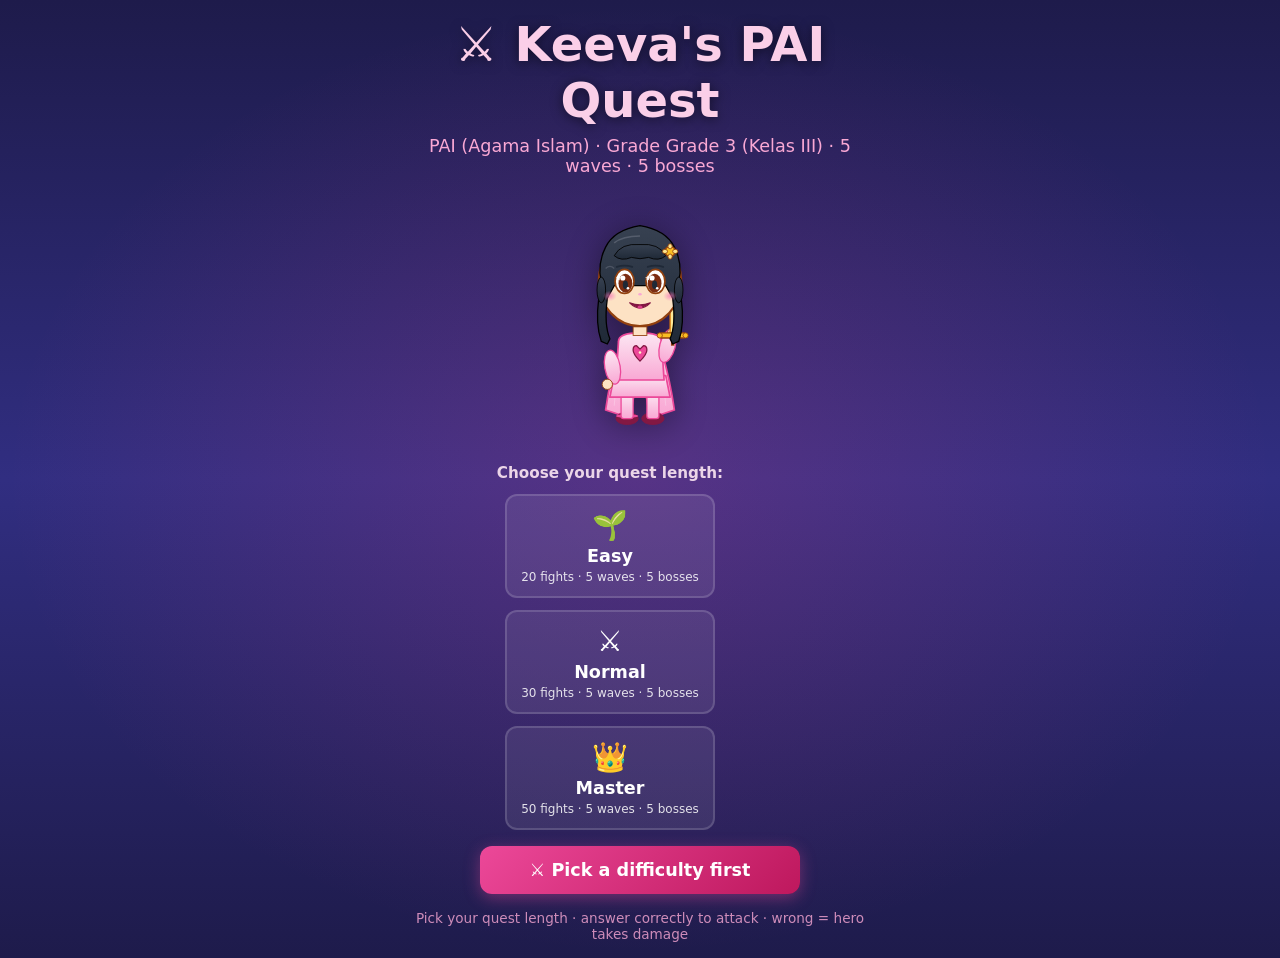
==== game.html @ 7ab72798 "Swap content: PAI Kelas III - Bab 1 Al-'Alaq 96:1-5 + Bab 2 Sifat Allah & Asmaulhusna (70 Q, 9 domai" ====
<!DOCTYPE html>
<html lang="en">
<head>
  <meta charset="UTF-8">
  <meta name="viewport" content="width=device-width, initial-scale=1.0">
  <title>Keeva's PAI Quest</title>
  <link rel="stylesheet" href="game.css">
</head>
<body>
  <div id="app">
    <!-- LANDING SCREEN -->
    <div id="screen-landing" class="screen">
      <div class="landing-bg"></div>
      <div class="landing-content">
        <h1 class="game-title">⚔️ Keeva's PAI Quest</h1>
        <p class="game-subtitle" id="landing-subtitle">Loading…</p>
        <div class="character-portrait">
          <img id="character-img" src="" alt="character">
        </div>
        <button id="btn-start" class="btn-primary">⚔️ Start Quest</button>
        <p class="landing-hint">Pick your quest length · answer correctly to attack · wrong = hero takes damage</p>
        <p id="landing-error" class="error-msg" style="display:none"></p>
      </div>
    </div>

    <!-- FIGHT SCREEN -->
    <div id="screen-fight" class="screen" style="display:none">
      <div class="hud">
        <div class="hud-left">
          <div class="hp-bar" id="hp-bar">
            <span class="hp-icon">❤️</span>
            <div class="hp-hearts" id="hp-hearts"></div>
          </div>
          <div class="skill-bar" id="skill-bar">
            <span class="skill-icon">✨</span>
            <button id="btn-skill-use" class="btn-skill-use" disabled title="Tap to remove 2 wrong answers">
              <span class="btn-skill-use-label">50/50</span>
              <span class="btn-skill-use-status" id="btn-skill-use-status">Empty</span>
            </button>
          </div>
        </div>
        <div class="hud-center">
          <div class="enemy-info">
            <p class="enemy-name" id="enemy-name">—</p>
            <p class="enemy-progress" id="enemy-progress">—</p>
          </div>
        </div>
        <div class="hud-right">
          <button id="btn-mute" class="btn-mute" title="Mute / unmute sound" aria-label="Mute">🔊</button>
          <p class="floor-counter" id="floor-counter">Wave 1/5</p>
        </div>
      </div>

      <div class="battlefield">
        <div class="hero-side">
          <img id="hero-sprite" class="hero-sprite" src="assets/characters/keeva_warrior.svg" alt="hero">
        </div>
        <div class="enemy-side">
          <img id="enemy-sprite" class="enemy-sprite" src="" alt="enemy">
        </div>
        <div id="damage-floater" class="damage-floater"></div>
      </div>

      <div class="question-area" id="question-area">
        <p class="question-domain" id="question-domain">Domain</p>
        <p class="question-text" id="question-text">Question text</p>
        <div id="question-image-wrap" style="display:none;text-align:center;margin:8px 0 4px">
          <img id="question-image" src="" alt="" style="max-width:100%;max-height:180px;border-radius:10px;background:#fff;padding:6px">
        </div>
        <div class="answer-grid" id="answer-grid">
          <button class="answer-btn" data-opt="A" id="ans-A"><span class="opt-letter">A</span><span class="opt-text">—</span></button>
          <button class="answer-btn" data-opt="B" id="ans-B"><span class="opt-letter">B</span><span class="opt-text">—</span></button>
          <button class="answer-btn" data-opt="C" id="ans-C"><span class="opt-letter">C</span><span class="opt-text">—</span></button>
          <button class="answer-btn" data-opt="D" id="ans-D"><span class="opt-letter">D</span><span class="opt-text">—</span></button>
        </div>
        <p class="feedback" id="feedback" style="display:none"></p>
      </div>
    </div>

    <!-- REST SCREEN (after boss) -->
    <div id="screen-rest" class="screen" style="display:none">
      <div class="rest-content">
        <h2>🏕️ Camp</h2>
        <p class="rest-flavor">You defeated a boss! Take a moment to recover.</p>
        <div class="rest-choices">
          <button id="btn-heal" class="btn-secondary">
            <span class="rest-icon">❤️</span>
            <span class="rest-label">Heal</span>
            <span class="rest-desc">Restore 2 HP</span>
          </button>
          <button id="btn-skill" class="btn-secondary">
            <span class="rest-icon">✨</span>
            <span class="rest-label">Skill</span>
            <span class="rest-desc">Restore 1 Skill</span>
          </button>
        </div>
        <button id="btn-skip-rest" class="btn-text">Skip rest</button>
      </div>
    </div>

    <!-- VICTORY SCREEN -->
    <div id="screen-victory" class="screen" style="display:none">
      <div class="end-content">
        <h1 class="end-title">🎉 You Did It!</h1>
        <p class="end-flavor">You defeated the final boss!</p>
        <div class="end-stats" id="end-stats"></div>
        <button class="btn-primary" onclick="location.reload()">⚔️ Play Again</button>
      </div>
    </div>
    <!-- LOSE SCREEN -->
    <div id="screen-lose" class="screen" style="display:none">
      <div class="end-content">
        <h1 class="end-title">💪 You Almost Made It!</h1>
        <p class="end-flavor" id="lose-flavor">You put up a great fight!</p>
        <div class="end-stats" id="lose-stats"></div>
        <div class="review-list" id="review-list"></div>
        <button class="btn-primary" onclick="location.reload()">🔄 Try Again</button>
      </div>
    </div>
  </div>

  <script src="game.js"></script>
</body>
</html>
---- game.css ----
/* ── game.css ── Quiz Game Mode styles */

*, *::before, *::after { box-sizing: border-box; margin: 0; padding: 0; }

body {
  font-family: system-ui, -apple-system, sans-serif;
  font-size: 16px;
  background: linear-gradient(180deg, #1e1b4b 0%, #312e81 50%, #1e1b4b 100%);
  color: #fff;
  min-height: 100vh;
  overflow-x: hidden;
  user-select: none;
  -webkit-tap-highlight-color: transparent;
}

#app { position: relative; min-height: 100vh; }

.screen {
  min-height: 100vh;
  display: flex;
  flex-direction: column;
  align-items: center;
  justify-content: center;
  padding: 1rem;
  position: relative;
}

/* ── LANDING SCREEN ── */
.landing-bg {
  position: absolute; inset: 0;
  background: radial-gradient(ellipse at center, rgba(236,72,153,0.2) 0%, transparent 70%);
  pointer-events: none;
}

.landing-content {
  position: relative;
  text-align: center;
  max-width: 480px;
  width: 100%;
  z-index: 1;
}

.game-title {
  font-size: clamp(2rem, 6vw, 3rem);
  font-weight: 800;
  color: #fbcfe8;
  text-shadow: 0 2px 12px rgba(0,0,0,0.5);
  margin-bottom: 0.5rem;
}

.game-subtitle {
  font-size: 1.1rem;
  color: #f9a8d4;
  margin-bottom: 1.5rem;
}

.character-portrait {
  width: 200px;
  height: 240px;
  margin: 0 auto 1.5rem;
  display: flex;
  align-items: end;
  justify-content: center;
}

.character-portrait img {
  max-width: 100%;
  max-height: 100%;
  filter: drop-shadow(0 4px 16px rgba(0,0,0,0.4));
  animation: float 3s ease-in-out infinite;
}

@keyframes float {
  0%, 100% { transform: translateY(0); }
  50% { transform: translateY(-8px); }
}

.landing-hint {
  font-size: 0.85rem;
  color: #f9a8d4;
  opacity: 0.8;
  margin-top: 1rem;
}

.error-msg {
  background: rgba(220,38,38,0.2);
  color: #fecaca;
  padding: 1rem;
  border-radius: 8px;
  margin: 1rem 0;
}

/* ── BUTTONS ── */
.btn-primary, .btn-secondary, .btn-text {
  font-family: inherit;
  font-size: 1.1rem;
  font-weight: 700;
  padding: 14px 32px;
  border-radius: 12px;
  border: none;
  cursor: pointer;
  min-height: 48px;
  transition: transform 0.1s, background 0.2s;
}

.btn-primary {
  background: linear-gradient(135deg, #ec4899 0%, #be185d 100%);
  color: white;
  box-shadow: 0 4px 16px rgba(236,72,153,0.4);
  width: 100%;
  max-width: 320px;
}

.btn-primary:hover { transform: translateY(-2px); }
.btn-primary:active { transform: translateY(0); }

.btn-secondary {
  background: rgba(255,255,255,0.1);
  border: 2px solid rgba(255,255,255,0.2);
  color: white;
  display: flex;
  flex-direction: column;
  align-items: center;
  gap: 0.25rem;
  flex: 1;
  min-width: 0;
}

.btn-secondary:hover { background: rgba(255,255,255,0.2); }

.btn-text {
  background: transparent;
  color: #f9a8d4;
  font-size: 0.95rem;
  padding: 8px 16px;
  margin-top: 1rem;
}

.rest-icon { font-size: 2rem; }
.rest-label { font-size: 1.1rem; font-weight: 700; }
.rest-desc { font-size: 0.8rem; opacity: 0.7; }

/* ── HUD ── */
.hud {
  width: 100%;
  max-width: 720px;
  display: grid;
  grid-template-columns: 1fr 1fr 1fr;
  align-items: center;
  padding: 0.75rem 1rem;
  margin-bottom: 1rem;
}

.hud-left, .hud-right, .hud-center { display: flex; align-items: center; }

.hud-right { justify-content: flex-end; }
.hud-center { justify-content: center; }

.btn-mute {
  background: rgba(0,0,0,0.4);
  border: 1px solid rgba(255,255,255,0.2);
  border-radius: 999px;
  padding: 0.3rem 0.6rem;
  font-size: 1.1rem;
  cursor: pointer;
  margin-bottom: 0.4rem;
  transition: transform 0.1s, background 0.2s;
  min-width: 44px;     /* touch target */
  min-height: 44px;
  display: flex;
  align-items: center;
  justify-content: center;
}
.btn-mute:hover { background: rgba(0,0,0,0.6); }
.btn-mute:active { transform: scale(0.92); }

.hp-bar, .skill-bar {
  display: flex;
  align-items: center;
  gap: 0.5rem;
  background: rgba(0,0,0,0.4);
  padding: 0.4rem 0.8rem;
  border-radius: 999px;
  margin-bottom: 0.4rem;
  font-size: 0.9rem;
  white-space: nowrap;
}

.hp-icon, .skill-icon { font-size: 1.1rem; }

.hp-hearts { display: flex; gap: 2px; font-size: 0.95rem; }

.hp-heart-full, .hp-heart-empty { color: #ef4444; }
.hp-heart-empty { color: rgba(255,255,255,0.2); }

.skill-active { color: #fbbf24; }

/* 50/50 skill button — kid-friendly, big tap target, gold when ready, dim when empty */
.btn-skill-use {
  display: inline-flex;
  align-items: center;
  gap: 0.4rem;
  background: linear-gradient(135deg, #fbbf24, #f59e0b);
  color: #1f2937;
  font-family: inherit;
  font-size: 0.85rem;
  font-weight: 700;
  padding: 0.35rem 0.75rem;
  border: 2px solid #fde68a;
  border-radius: 999px;
  cursor: pointer;
  transition: transform 0.1s, box-shadow 0.1s, opacity 0.15s;
  box-shadow: 0 2px 4px rgba(0,0,0,0.3);
  min-height: 36px;       /* 44px touch target w/ parent padding */
}
.btn-skill-use:hover:not(:disabled) {
  transform: translateY(-1px);
  box-shadow: 0 4px 8px rgba(251,191,36,0.5);
}
.btn-skill-use:active:not(:disabled) { transform: scale(0.95); }
.btn-skill-use:disabled {
  background: rgba(255,255,255,0.1);
  color: rgba(255,255,255,0.4);
  border-color: rgba(255,255,255,0.2);
  cursor: not-allowed;
  box-shadow: none;
}
.btn-skill-use-label { font-size: 0.95rem; }
.btn-skill-use-status { font-size: 0.7rem; opacity: 0.85; }

.enemy-info { text-align: center; }
.enemy-name { font-size: 1rem; font-weight: 700; color: #fbbf24; }
.enemy-progress { font-size: 0.85rem; opacity: 0.8; margin-top: 2px; }

.floor-counter {
  font-size: 0.85rem;
  color: #f9a8d4;
  background: rgba(0,0,0,0.4);
  padding: 0.4rem 0.8rem;
  border-radius: 999px;
}

/* ── BATTLEFIELD ── */
.battlefield {
  width: 100%;
  max-width: 720px;
  height: 240px;
  display: flex;
  align-items: end;
  justify-content: space-between;
  padding: 0 1.5rem;
  margin-bottom: 1rem;
  position: relative;
  background: linear-gradient(180deg, transparent 0%, rgba(0,0,0,0.2) 100%);
  border-radius: 12px;
}

.hero-side, .enemy-side {
  display: flex;
  align-items: end;
  flex: 1;
  position: relative;
}

.hero-side { justify-content: flex-start; }
.enemy-side { justify-content: flex-end; }

.hero-sprite, .enemy-sprite {
  height: 200px;
  width: auto;
  filter: drop-shadow(0 4px 12px rgba(0,0,0,0.5));
  transition: transform 0.3s;
}

.hero-sprite.attack {
  animation: hero-attack 0.4s ease-out;
}
.enemy-sprite.hit {
  animation: enemy-hit 0.4s ease-out;
}
.enemy-sprite.defeated {
  animation: enemy-defeated 0.6s ease-out forwards;
}

@keyframes hero-attack {
  0% { transform: translateX(0) scale(1); }
  40% { transform: translateX(60px) scale(1.1); }
  100% { transform: translateX(0) scale(1); }
}

@keyframes enemy-hit {
  0%, 100% { transform: translateX(0) scale(1); filter: drop-shadow(0 4px 12px rgba(0,0,0,0.5)); }
  25% { transform: translateX(-12px) scale(1.1); filter: drop-shadow(0 4px 12px rgba(239,68,68,0.8)) brightness(2); }
  75% { transform: translateX(8px) scale(1); }
}

@keyframes enemy-defeated {
  0% { transform: scale(1) rotate(0); opacity: 1; }
  100% { transform: scale(0.3) rotate(20deg); opacity: 0; }
}

.damage-floater {
  position: absolute;
  top: 50%;
  right: 30%;
  font-size: 2.5rem;
  font-weight: 800;
  color: #fbbf24;
  text-shadow: 0 2px 8px rgba(0,0,0,0.6);
  opacity: 0;
  pointer-events: none;
  z-index: 10;
}

.damage-floater.show {
  animation: float-up 1.2s ease-out forwards;
}

@keyframes float-up {
  0% { opacity: 1; transform: translateY(0) scale(0.5); }
  20% { opacity: 1; transform: translateY(-10px) scale(1.2); }
  100% { opacity: 0; transform: translateY(-100px) scale(1); }
}

/* ── QUESTION AREA ── */
.question-area {
  width: 100%;
  max-width: 720px;
  background: rgba(0,0,0,0.4);
  border-radius: 12px;
  padding: 1.25rem;
  backdrop-filter: blur(8px);
}

.question-domain {
  font-size: 0.75rem;
  text-transform: uppercase;
  letter-spacing: 1px;
  color: #f9a8d4;
  margin-bottom: 0.5rem;
  text-align: center;
}

.question-text {
  font-size: 1.15rem;
  font-weight: 600;
  text-align: center;
  margin-bottom: 1.25rem;
  line-height: 1.4;
}

.answer-grid {
  display: grid;
  grid-template-columns: 1fr 1fr;
  gap: 0.75rem;
}

.answer-btn {
  display: flex;
  align-items: center;
  gap: 0.75rem;
  padding: 12px 16px;
  background: rgba(255,255,255,0.1);
  border: 2px solid rgba(255,255,255,0.2);
  border-radius: 10px;
  color: white;
  font-family: inherit;
  font-size: 0.95rem;
  text-align: left;
  cursor: pointer;
  min-height: 56px;
  transition: background 0.15s, transform 0.1s;
}

.answer-btn:hover:not(:disabled) {
  background: rgba(255,255,255,0.2);
  transform: translateY(-2px);
}

.answer-btn:disabled { cursor: not-allowed; opacity: 0.6; }

.answer-btn.correct {
  background: #16a34a;
  border-color: #22c55e;
  animation: correct-pulse 0.4s;
}

.answer-btn.wrong {
  background: #dc2626;
  border-color: #ef4444;
  animation: wrong-shake 0.4s;
}

.answer-btn.skill-saved {
  background: #fbbf24;
  border-color: #fde68a;
  color: #1e1b4b;
  font-weight: 700;
}

/* 50/50 disabled options — greyed, struck through, no hover */
.answer-btn.fifty-fifty-disabled,
.answer-btn.fifty-fifty-disabled:hover {
  background: rgba(255,255,255,0.05);
  color: rgba(255,255,255,0.3);
  border-color: rgba(255,255,255,0.15);
  text-decoration: line-through;
  cursor: not-allowed;
  transform: none;
  box-shadow: none;
}

@keyframes correct-pulse {
  0%, 100% { transform: scale(1); }
  50% { transform: scale(1.05); }
}

@keyframes wrong-shake {
  0%, 100% { transform: translateX(0); }
  25% { transform: translateX(-8px); }
  75% { transform: translateX(8px); }
}

.opt-letter {
  font-weight: 800;
  font-size: 1.1rem;
  width: 28px;
  height: 28px;
  background: rgba(255,255,255,0.15);
  border-radius: 50%;
  display: flex;
  align-items: center;
  justify-content: center;
  flex-shrink: 0;
}

.opt-text {
  flex: 1;
  min-width: 0;
  word-wrap: break-word;
}

.feedback {
  text-align: center;
  margin-top: 1rem;
  padding: 0.75rem;
  border-radius: 8px;
  font-weight: 600;
  background: rgba(0,0,0,0.3);
}

.feedback.correct { background: rgba(22,163,74,0.3); color: #86efac; }
.feedback.wrong { background: rgba(220,38,38,0.3); color: #fca5a5; }
.feedback.skill-saved { background: rgba(251,191,36,0.3); color: #fde68a; }

/* ── REST SCREEN ── */
.rest-content {
  text-align: center;
  max-width: 480px;
  width: 100%;
  background: rgba(0,0,0,0.4);
  border-radius: 16px;
  padding: 2rem 1.5rem;
  backdrop-filter: blur(8px);
}

.rest-content h2 {
  font-size: 2rem;
  color: #fbcfe8;
  margin-bottom: 0.5rem;
}

.rest-flavor {
  color: #f9a8d4;
  margin-bottom: 1.5rem;
}

.rest-choices {
  display: flex;
  gap: 1rem;
  margin-bottom: 1rem;
}

/* ── END SCREENS ── */
.end-content {
  text-align: center;
  max-width: 540px;
  width: 100%;
  background: rgba(0,0,0,0.4);
  border-radius: 16px;
  padding: 2rem 1.5rem;
  backdrop-filter: blur(8px);
  max-height: 90vh;
  overflow-y: auto;
}

.end-title {
  font-size: clamp(1.8rem, 5vw, 2.5rem);
  margin-bottom: 0.5rem;
}

.end-flavor {
  font-size: 1rem;
  opacity: 0.85;
  margin-bottom: 1.5rem;
}

.end-stats {
  background: rgba(255,255,255,0.08);
  border-radius: 10px;
  padding: 1rem;
  margin-bottom: 1.5rem;
  text-align: left;
}

.end-stats p {
  display: flex;
  justify-content: space-between;
  margin: 0.4rem 0;
  font-size: 0.95rem;
}

.end-stats p strong { color: #fbcfe8; }

.review-list {
  background: rgba(255,255,255,0.05);
  border-radius: 10px;
  padding: 0.75rem;
  margin-bottom: 1.5rem;
  max-height: 240px;
  overflow-y: auto;
  text-align: left;
}

.review-item {
  padding: 0.6rem;
  margin-bottom: 0.5rem;
  background: rgba(220,38,38,0.15);
  border-left: 3px solid #ef4444;
  border-radius: 4px;
  font-size: 0.85rem;
}

.review-item:last-child { margin-bottom: 0; }

.review-item .q-text { color: #fca5a5; font-weight: 600; margin-bottom: 4px; }
.review-item .a-text { color: #86efac; font-size: 0.85rem; }

/* ── RESPONSIVE ── */
@media (max-width: 600px) {
  .hud { grid-template-columns: 1fr 1fr; gap: 0.5rem; }
  .hud-center { display: none; }
  .answer-grid { grid-template-columns: 1fr; }
  .battlefield { height: 200px; padding: 0 0.5rem; }
  .hero-sprite, .enemy-sprite { height: 160px; }
  .question-text { font-size: 1.05rem; }
}

/* ── DIFFICULTY SELECTOR ── */
.difficulty-selector {
  display: flex;
  flex-direction: column;
  align-items: center;
  gap: 0.75rem;
  margin: 1rem 0;
  width: 100%;
  max-width: 420px;
}
.difficulty-heading {
  color: #fce7f3;
  font-size: 0.95rem;
  font-weight: 600;
  margin: 0;
  opacity: 0.9;
}
.difficulty-buttons {
  display: flex;
  gap: 0.75rem;
  width: 100%;
  justify-content: center;
  flex-wrap: wrap;
}
.btn-difficulty {
  background: rgba(255,255,255,0.08);
  border: 2px solid rgba(255,255,255,0.15);
  border-radius: 12px;
  padding: 12px 14px;
  min-width: 110px;
  display: flex;
  flex-direction: column;
  align-items: center;
  gap: 0.25rem;
  cursor: pointer;
  font-family: inherit;
  color: white;
  transition: transform 0.1s, background 0.2s, border-color 0.2s;
}
.btn-difficulty:hover {
  background: rgba(255,255,255,0.15);
  transform: translateY(-2px);
}
.btn-difficulty.selected {
  background: linear-gradient(135deg, #ec4899 0%, #be185d 100%);
  border-color: #f9a8d4;
  box-shadow: 0 4px 16px rgba(236,72,153,0.5);
  transform: translateY(-2px);
}
.btn-difficulty-easy.selected   { background: linear-gradient(135deg, #34d399 0%, #059669 100%); border-color: #6ee7b7; box-shadow: 0 4px 16px rgba(52,211,153,0.4); }
.btn-difficulty-master.selected { background: linear-gradient(135deg, #fbbf24 0%, #d97706 100%); border-color: #fde68a; box-shadow: 0 4px 16px rgba(251,191,36,0.4); }
.diff-emoji { font-size: 1.8rem; }
.diff-label { font-size: 1.1rem; font-weight: 700; }
.diff-desc { font-size: 0.75rem; opacity: 0.85; text-align: center; }
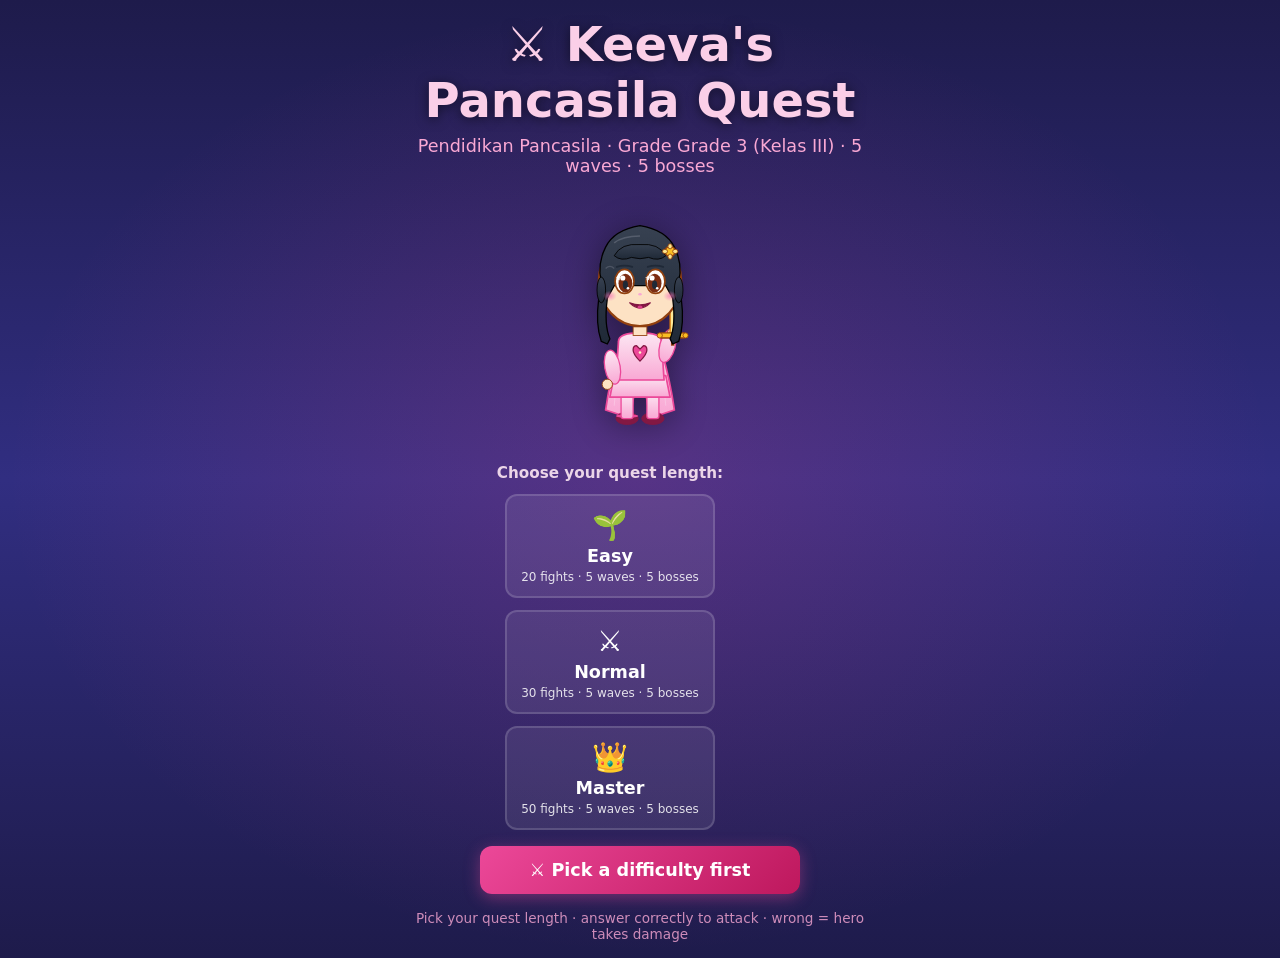
==== commit bcd0c83e: "Swap content: Pendidikan Pancasila Kelas III Bab 1 Ayo Memahami Makna Pancasila (70 Q, 8 domains, ba" ====
--- a/game.html
+++ b/game.html
@@ -3,7 +3,7 @@
 <head>
   <meta charset="UTF-8">
   <meta name="viewport" content="width=device-width, initial-scale=1.0">
-  <title>Keeva's PAI Quest</title>
+  <title>Keeva's Pancasila Quest</title>
   <link rel="stylesheet" href="game.css">
 </head>
 <body>
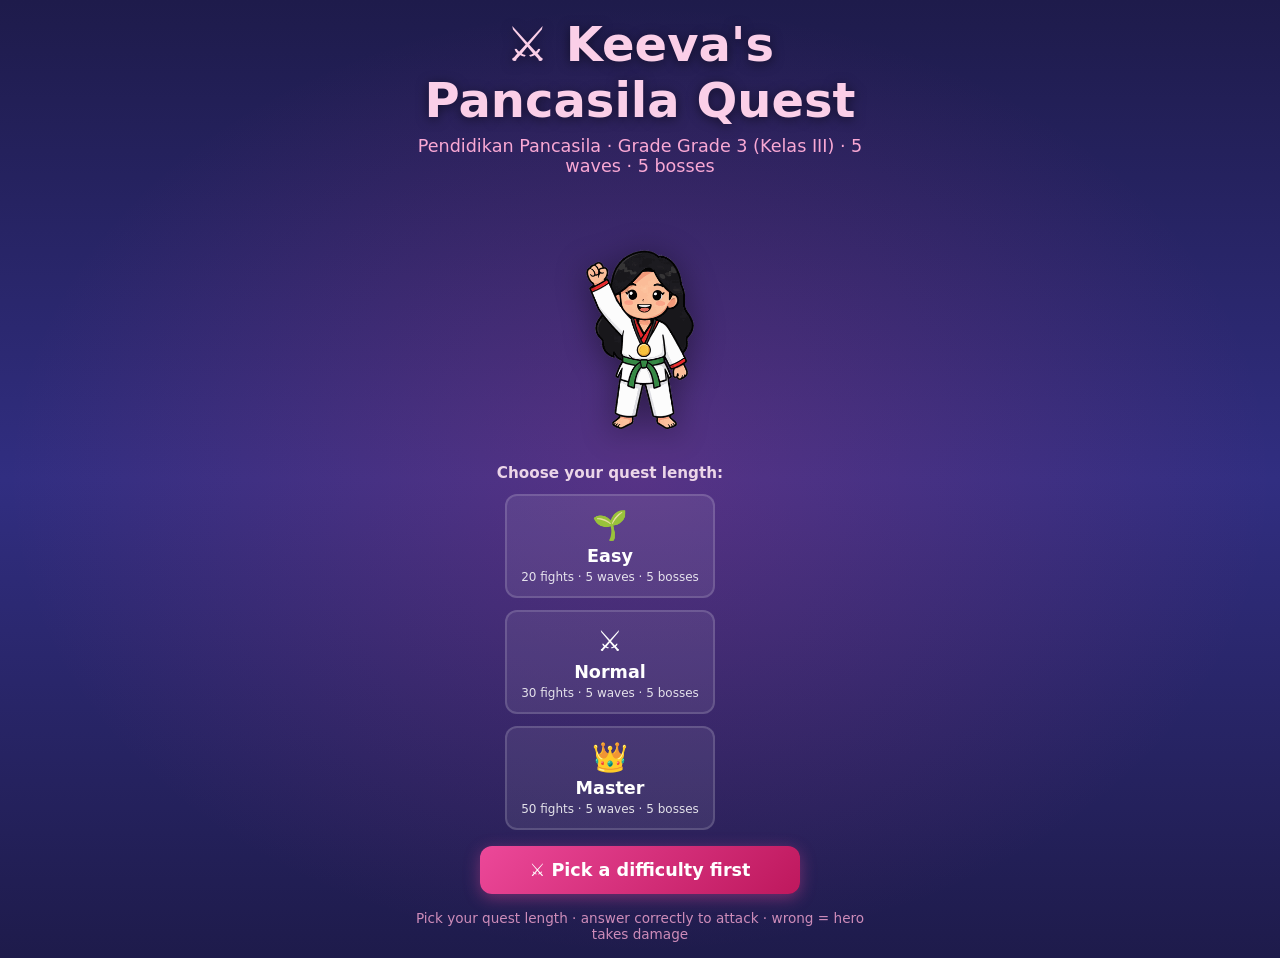
==== commit 7a76f10b: "Replace hand-coded SVG art with generated raster sprite set + fire-kick attack FX - 3 heroes (Keeva " ====
--- a/game.html
+++ b/game.html
@@ -53,12 +53,13 @@
 
       <div class="battlefield">
         <div class="hero-side">
-          <img id="hero-sprite" class="hero-sprite" src="assets/characters/keeva_warrior.svg" alt="hero">
+          <img id="hero-sprite" class="hero-sprite" src="assets/characters/keeva_warrior.png" alt="hero">
         </div>
         <div class="enemy-side">
           <img id="enemy-sprite" class="enemy-sprite" src="" alt="enemy">
         </div>
         <div id="damage-floater" class="damage-floater"></div>
+        <div id="fx-layer" class="fx-layer"></div>
       </div>
 
       <div class="question-area" id="question-area">
--- a/game.css
+++ b/game.css
@@ -322,6 +322,60 @@
   100% { opacity: 0; transform: translateY(-100px) scale(1); }
 }
 
+/* ── ATTACK FX LAYER (projectile effects) ── */
+.fx-layer {
+  position: absolute;
+  inset: 0;
+  overflow: hidden;
+  pointer-events: none;
+  z-index: 6;
+}
+
+.fx {
+  position: absolute;
+  width: var(--fx-size, 42px);
+  height: auto;
+  will-change: transform, opacity, left, top;
+  filter: drop-shadow(0 0 10px rgba(255, 200, 120, 0.35));
+}
+
+.fx-flame { animation: fx-flame-travel 620ms cubic-bezier(.35, .05, .4, 1) both; }
+.fx-note  { animation: fx-note-travel 700ms cubic-bezier(.35, .05, .4, 1) both; }
+
+.fx-burst {
+  left: 72%;
+  top: 26%;
+  width: 130px;
+  animation: fx-burst-pop 340ms ease-out both;
+  filter: none;
+}
+
+@keyframes fx-flame-travel {
+  0%   { left: 30%; top: 62%; opacity: 0; transform: scale(0.45) rotate(0deg); }
+  12%  { opacity: 1; }
+  50%  { left: 50%; top: 34%; opacity: 1; transform: scale(1.2) rotate(150deg); }
+  88%  { opacity: 1; }
+  100% { left: 72%; top: 48%; opacity: 0; transform: scale(0.7) rotate(320deg); }
+}
+
+@keyframes fx-note-travel {
+  0%   { left: 30%; top: 60%; opacity: 0; transform: scale(0.5) rotate(-24deg); }
+  15%  { opacity: 1; transform: scale(1) rotate(0deg); }
+  52%  { left: 52%; top: 30%; opacity: 1; transform: scale(1.15) rotate(10deg); }
+  85%  { opacity: 1; }
+  100% { left: 72%; top: 46%; opacity: 0; transform: scale(0.8) rotate(-16deg); }
+}
+
+@keyframes fx-burst-pop {
+  0%   { opacity: 0; transform: scale(0.2); }
+  35%  { opacity: 1; }
+  100% { opacity: 0; transform: scale(1.5); }
+}
+
+@media (prefers-reduced-motion: reduce) {
+  .fx, .fx-burst { animation-duration: 1ms !important; }
+}
+
 /* ── QUESTION AREA ── */
 .question-area {
   width: 100%;
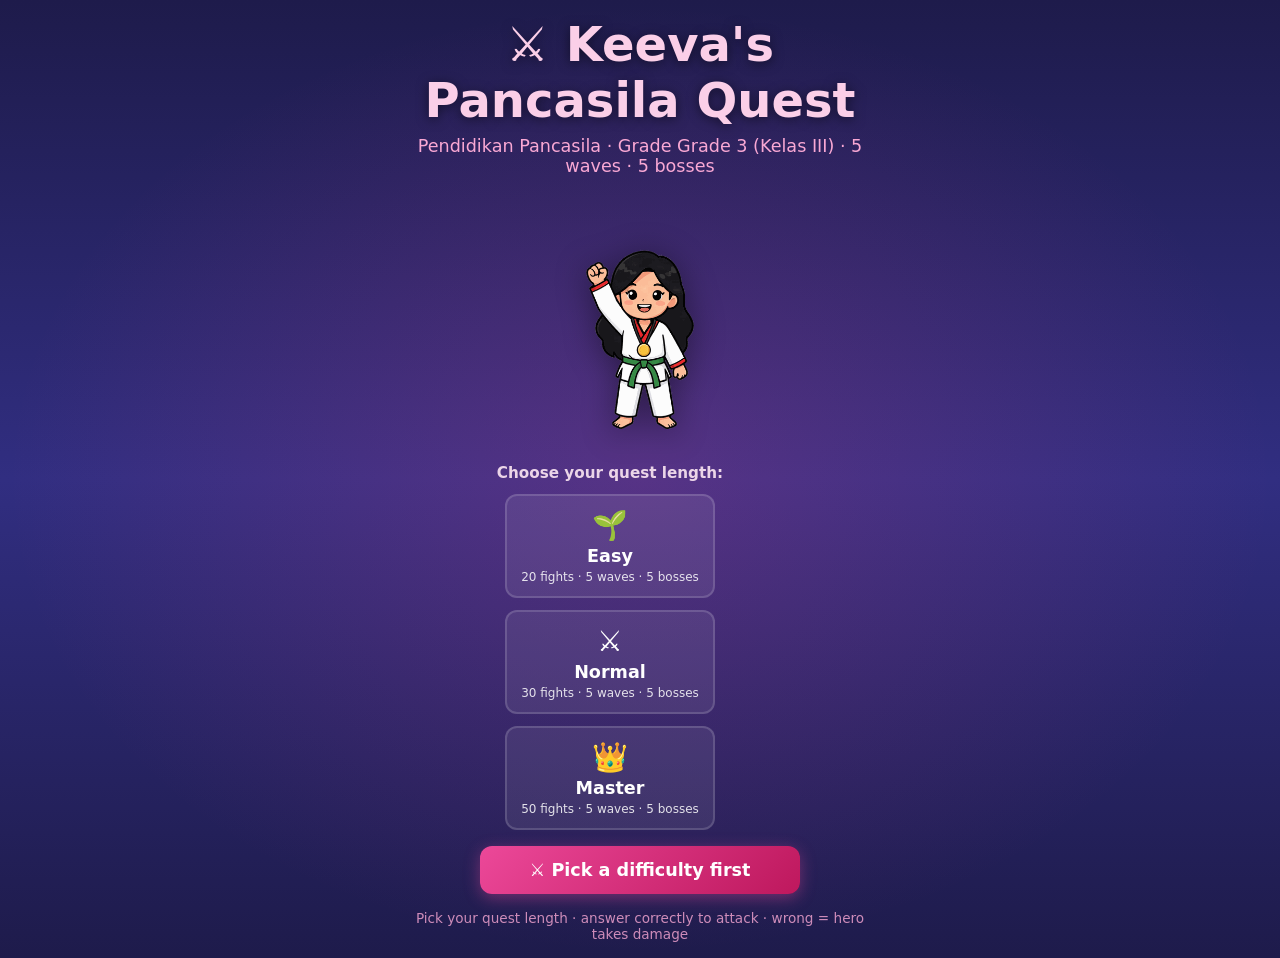
==== commit 790c7b01: "Add Journey-style scrolling biome backgrounds + enemy attack FX - 5 biomes (forest/cave/ice/castle/d" ====
--- a/game.html
+++ b/game.html
@@ -51,15 +51,20 @@
         </div>
       </div>
 
-      <div class="battlefield">
+      <div class="battlefield" id="battlefield">
+        <div class="bg-far" id="bg-far"></div>
+        <div class="bg-near" id="bg-near"></div>
         <div class="hero-side">
           <img id="hero-sprite" class="hero-sprite" src="assets/characters/keeva_warrior.png" alt="hero">
+          <div class="contact-shadow"></div>
         </div>
         <div class="enemy-side">
           <img id="enemy-sprite" class="enemy-sprite" src="" alt="enemy">
+          <div class="contact-shadow"></div>
         </div>
         <div id="damage-floater" class="damage-floater"></div>
         <div id="fx-layer" class="fx-layer"></div>
+        <div id="damage-vignette" class="damage-vignette"></div>
       </div>
 
       <div class="question-area" id="question-area">
--- a/game.css
+++ b/game.css
@@ -251,8 +251,114 @@
   padding: 0 1.5rem;
   margin-bottom: 1rem;
   position: relative;
-  background: linear-gradient(180deg, transparent 0%, rgba(0,0,0,0.2) 100%);
+  overflow: hidden;
+  background: #10131f;
   border-radius: 12px;
+}
+
+/* ── PARALLAX BACKGROUND ───────────────────────────────────────────────
+   Two repeating strips per biome. Panning is driven by --pan-far / --pan-near,
+   which JS advances one step each time a small enemy is defeated; because the
+   strips repeat-x, a negative background-position loops forever to the right. */
+.bg-far, .bg-near {
+  position: absolute;
+  left: 0;
+  right: 0;
+  background-repeat: repeat-x;
+  background-size: auto 100%;
+  pointer-events: none;
+  transition: background-position 900ms cubic-bezier(.4, 0, .2, 1), opacity 260ms ease;
+}
+.bg-far {
+  top: 0;
+  bottom: 0;
+  z-index: 0;
+  background-position-x: var(--pan-far, 0px);
+}
+.bg-near {
+  bottom: 0;
+  height: 44%;
+  z-index: 1;
+  background-position-x: var(--pan-near, 0px);
+}
+.bg-far.biome-fade, .bg-near.biome-fade { opacity: 0; }
+
+/* Soft contact shadow so each sprite reads as standing ON the ground plane */
+.contact-shadow {
+  position: absolute;
+  bottom: -2px;
+  width: 128px;
+  height: 18px;
+  border-radius: 50%;
+  background: radial-gradient(ellipse at center, rgba(0,0,0,0.55) 0%, rgba(0,0,0,0) 72%);
+  pointer-events: none;
+  z-index: 2;
+}
+.hero-side .contact-shadow { left: 28px; }
+.enemy-side .contact-shadow { right: 28px; }
+
+/* Red edge vignette while the hero is taking damage */
+.damage-vignette {
+  position: absolute;
+  inset: 0;
+  z-index: 7;
+  pointer-events: none;
+  opacity: 0;
+  transition: opacity 220ms ease;
+  background: radial-gradient(ellipse at center, rgba(120,0,0,0) 38%, rgba(150,0,0,0.6) 100%);
+}
+.damage-vignette.on { opacity: 1; }
+
+/* ── ENEMY ATTACK FX ── */
+.fx-enemy-orb { animation: fx-orb-travel 620ms cubic-bezier(.35,.05,.4,1) both; }
+@keyframes fx-orb-travel {
+  0%   { left: 64%; top: 44%; opacity: 0; transform: scale(.5); }
+  14%  { opacity: 1; }
+  55%  { left: 44%; top: 30%; transform: scale(1.1); }
+  100% { left: 24%; top: 42%; opacity: 0; transform: scale(.9); }
+}
+
+.fx-boss-flare { animation: fx-boss-flare 900ms ease-out both; }
+@keyframes fx-boss-flare {
+  0%   { opacity: 0; transform: scale(.3); }
+  20%  { opacity: 1; transform: scale(1.15); }
+  45%  { transform: scale(1); }
+  100% { opacity: 0; transform: scale(1.35); }
+}
+
+.fx-boss-beam { transform-origin: right center; animation: fx-boss-beam 900ms cubic-bezier(.2,.7,.3,1) both; }
+@keyframes fx-boss-beam {
+  0%   { opacity: 0; transform: scaleX(.12); }
+  16%  { opacity: 1; transform: scaleX(.42); }
+  34%  { transform: scaleX(1); }
+  78%  { opacity: 1; transform: scaleX(1); }
+  100% { opacity: 0; transform: scaleX(1); }
+}
+
+.fx-boss-ring { animation: fx-boss-ring 780ms ease-out both; }
+@keyframes fx-boss-ring {
+  0%   { opacity: 0; transform: scale(.35); }
+  25%  { opacity: 1; }
+  100% { opacity: 0; transform: scale(1.7); }
+}
+
+/* Boss attacks rattle the whole stage */
+.battlefield.shake { animation: battlefield-shake 440ms cubic-bezier(.36,.07,.19,.97) both; }
+@keyframes battlefield-shake {
+  0%, 100% { transform: translate(0, 0); }
+  15% { transform: translate(-7px, 3px); }
+  30% { transform: translate(6px, -3px); }
+  45% { transform: translate(-5px, 2px); }
+  60% { transform: translate(4px, -2px); }
+  80% { transform: translate(-2px, 1px); }
+}
+
+/* Hero recoiling from an incoming attack */
+.hero-sprite.hit { animation: hero-hit 0.45s ease-out; }
+@keyframes hero-hit {
+  0%   { transform: translateX(0) scale(1); filter: brightness(1) drop-shadow(0 4px 12px rgba(0,0,0,0.5)); }
+  30%  { transform: translateX(-14px) scale(.96); filter: brightness(2.2) saturate(.4) drop-shadow(0 0 16px rgba(255,70,70,0.95)); }
+  100% { transform: translateX(0) scale(1); filter: brightness(1) drop-shadow(0 4px 12px rgba(0,0,0,0.5)); }
 }
 
 .hero-side, .enemy-side {
@@ -343,9 +449,9 @@
 .fx-note  { animation: fx-note-travel 700ms cubic-bezier(.35, .05, .4, 1) both; }
 
 .fx-burst {
-  left: 72%;
-  top: 26%;
-  width: 130px;
+  left: 68%;
+  top: 46%;
+  width: 120px;
   animation: fx-burst-pop 340ms ease-out both;
   filter: none;
 }
@@ -367,13 +473,15 @@
 }
 
 @keyframes fx-burst-pop {
-  0%   { opacity: 0; transform: scale(0.2); }
+  0%   { opacity: 0; transform: translateY(-50%) scale(0.2); }
   35%  { opacity: 1; }
-  100% { opacity: 0; transform: scale(1.5); }
+  100% { opacity: 0; transform: translateY(-50%) scale(1.5); }
 }
 
 @media (prefers-reduced-motion: reduce) {
-  .fx, .fx-burst { animation-duration: 1ms !important; }
+  .fx, .fx-burst,
+  .battlefield.shake, .hero-sprite.hit { animation-duration: 1ms !important; }
+  .bg-far, .bg-near { transition-duration: 1ms !important; }
 }
 
 /* ── QUESTION AREA ── */
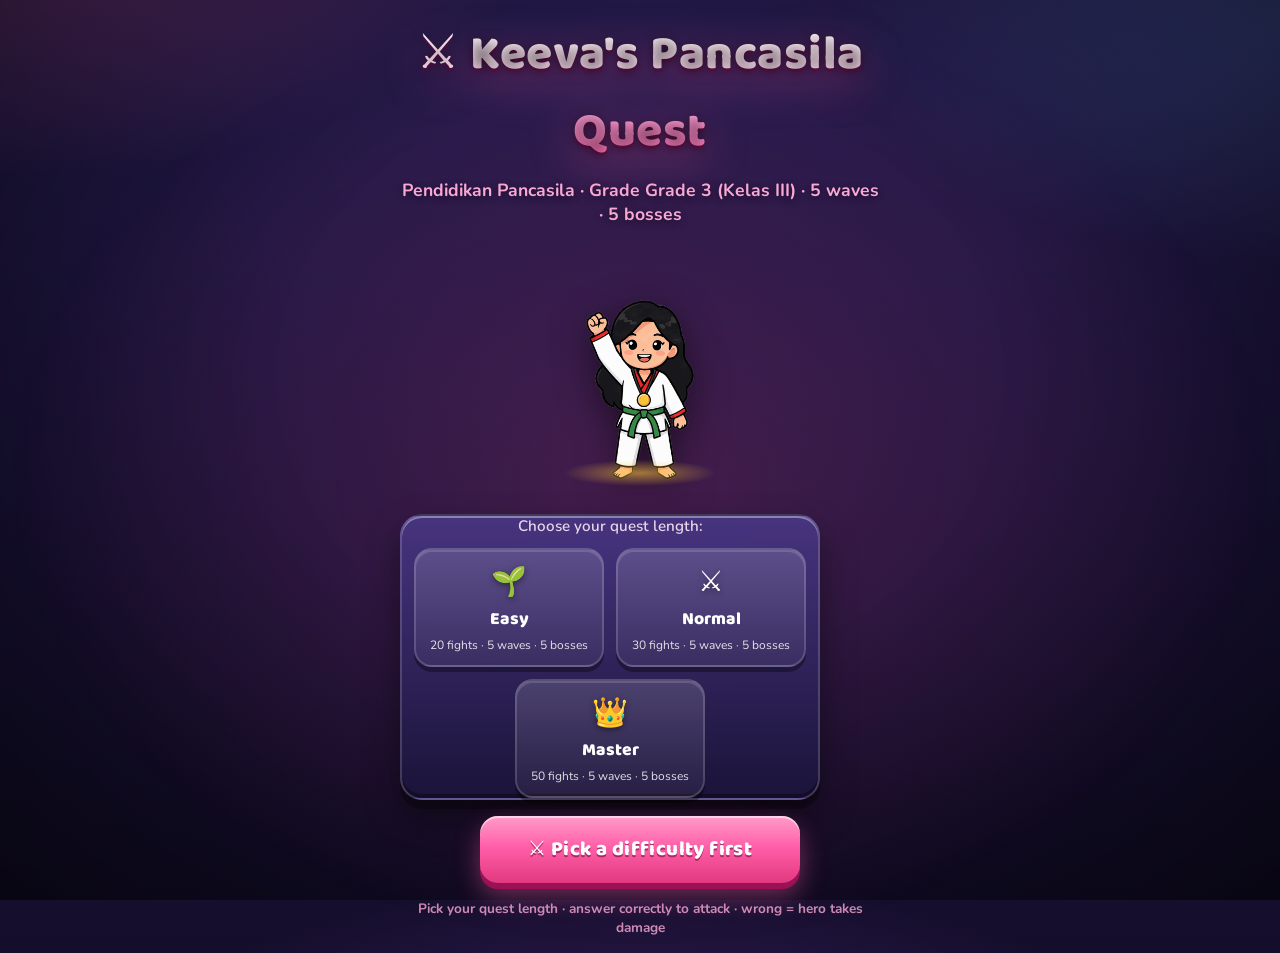
==== commit ff8f3f23: "UI reskin: chunky arcade pass + fix the phone HUD - cards/buttons get a face, a hard bottom edge, a " ====
--- a/game.html
+++ b/game.html
@@ -43,6 +43,7 @@
           <div class="enemy-info">
             <p class="enemy-name" id="enemy-name">—</p>
             <p class="enemy-progress" id="enemy-progress">—</p>
+            <div class="enemy-hp"><div class="enemy-hp-fill" id="enemy-hp-fill"></div></div>
           </div>
         </div>
         <div class="hud-right">
--- a/game.css
+++ b/game.css
@@ -1,5 +1,38 @@
 /* ── game.css ── Quiz Game Mode styles */
-
+/* ── SELF-HOSTED UI FONTS ── */
+@font-face {
+  font-family: 'Baloo 2';
+  font-style: normal;
+  font-weight: 400 800;
+  font-display: swap;
+  src: url('assets/fonts/baloo2-latin.woff2') format('woff2');
+  unicode-range: U+0000-00FF, U+0131, U+0152-0153, U+02BB-02BC, U+02C6, U+02DA, U+02DC, U+0304, U+0308, U+0329, U+2000-206F, U+20AC, U+2122, U+2191, U+2193, U+2212, U+2215, U+FEFF, U+FFFD;
+}
+@font-face {
+  font-family: 'Baloo 2';
+  font-style: normal;
+  font-weight: 400 800;
+  font-display: swap;
+  src: url('assets/fonts/baloo2-latin-ext.woff2') format('woff2');
+  unicode-range: U+0100-02BA, U+02BD-02C5, U+02C7-02CC, U+02CE-02D7, U+02DD-02FF, U+0304, U+0308, U+0329, U+1D00-1DBF, U+1E00-1E9F, U+1EF2-1EFF, U+2020, U+20A0-20AB, U+20AD-20C0, U+2113, U+2C60-2C7F, U+A720-A7FF;
+}
+@font-face {
+  font-family: 'Nunito';
+  font-style: normal;
+  font-weight: 400 800;
+  font-display: swap;
+  src: url('assets/fonts/nunito-latin.woff2') format('woff2');
+  unicode-range: U+0000-00FF, U+0131, U+0152-0153, U+02BB-02BC, U+02C6, U+02DA, U+02DC, U+0304, U+0308, U+0329, U+2000-206F, U+20AC, U+2122, U+2191, U+2193, U+2212, U+2215, U+FEFF, U+FFFD;
+}
+@font-face {
+  font-family: 'Nunito';
+  font-style: normal;
+  font-weight: 400 800;
+  font-display: swap;
+  src: url('assets/fonts/nunito-latin-ext.woff2') format('woff2');
+  unicode-range: U+0100-02BA, U+02BD-02C5, U+02C7-02CC, U+02CE-02D7, U+02DD-02FF, U+0304, U+0308, U+0329, U+1D00-1DBF, U+1E00-1E9F, U+1EF2-1EFF, U+2020, U+20A0-20AB, U+20AD-20C0, U+2113, U+2C60-2C7F, U+A720-A7FF;
+}
+/* ── END SELF-HOSTED UI FONTS ── */
 *, *::before, *::after { box-sizing: border-box; margin: 0; padding: 0; }
 
 body {
@@ -326,13 +359,16 @@
   100% { opacity: 0; transform: scale(1.35); }
 }
 
+/* The beam art has its emitter on the LEFT, so it must be mirrored to fire right-to-left
+   (the enemy always stands on the right). The mirror lives in the keyframes because a
+   separate `transform: scaleX(-1)` would be overwritten by the animation. */
 .fx-boss-beam { transform-origin: right center; animation: fx-boss-beam 900ms cubic-bezier(.2,.7,.3,1) both; }
 @keyframes fx-boss-beam {
-  0%   { opacity: 0; transform: scaleX(.12); }
-  16%  { opacity: 1; transform: scaleX(.42); }
-  34%  { transform: scaleX(1); }
-  78%  { opacity: 1; transform: scaleX(1); }
-  100% { opacity: 0; transform: scaleX(1); }
+  0%   { opacity: 0; transform: scaleX(-0.12); }
+  16%  { opacity: 1; transform: scaleX(-0.42); }
+  34%  { transform: scaleX(-1); }
+  78%  { opacity: 1; transform: scaleX(-1); }
+  100% { opacity: 0; transform: scaleX(-1); }
 }
 
 .fx-boss-ring { animation: fx-boss-ring 780ms ease-out both; }
@@ -772,3 +808,427 @@
 .diff-emoji { font-size: 1.8rem; }
 .diff-label { font-size: 1.1rem; font-weight: 700; }
 .diff-desc { font-size: 0.75rem; opacity: 0.85; text-align: center; }
+
+/* ══════════════════════════════════════════════════════════════════════
+   UI SKIN — "chunky arcade" pass
+   Appended last on purpose: every selector below already exists earlier
+   in this file, so these rules layer on top and all JS hooks keep working.
+   Direction: give everything a face + a hard bottom edge + a rim light, so
+   the UI reads as tactile objects instead of flat translucent rectangles.
+   ══════════════════════════════════════════════════════════════════════ */
+
+:root {
+  --card-hi: rgba(72, 54, 130, 0.96);
+  --card-lo: rgba(28, 20, 58, 0.97);
+  --rim: rgba(255, 255, 255, 0.16);
+  --rim-hot: rgba(255, 255, 255, 0.38);
+  --pink: #ff5fa8;
+  --pink-edge: #9c1055;
+  --gold: #ffc93c;
+  --gold-edge: #8a5a00;
+  --card-shadow: 0 9px 0 rgba(0, 0, 0, 0.30), 0 18px 36px rgba(0, 0, 0, 0.45);
+}
+
+/* ── ambient background: drifting glows over a deep gradient, plus a vignette.
+      Replaces one flat purple field with something that has depth and slowly moves. ── */
+body {
+  font-family: 'Nunito', system-ui, -apple-system, sans-serif;
+  font-weight: 700;
+  background: #140f2b;
+}
+/* The HUD's left cluster has a large min-content width, which used to widen the whole
+   document past the viewport; that in turn stopped the narrow-screen media query from ever
+   matching (a circular failure). Clamp the document and let the clusters shrink. */
+html, body { max-width: 100%; overflow-x: hidden; }
+#app { max-width: 100%; }
+.hud-left, .hud-center, .hud-right { min-width: 0; }
+.hp-bar, .skill-bar { min-width: 0; }
+body::before {
+  content: '';
+  position: fixed;
+  inset: -25%;
+  z-index: -2;
+  background:
+    radial-gradient(38% 28% at 18% 10%, rgba(255, 95, 168, 0.30), transparent 70%),
+    radial-gradient(34% 26% at 84% 18%, rgba(96, 165, 250, 0.26), transparent 70%),
+    radial-gradient(46% 34% at 50% 106%, rgba(168, 85, 247, 0.34), transparent 72%),
+    linear-gradient(180deg, #2a1f57 0%, #1c143c 48%, #120c26 100%);
+  animation: ambient-drift 26s ease-in-out infinite alternate;
+}
+body::after {
+  content: '';
+  position: fixed;
+  inset: 0;
+  z-index: -1;
+  pointer-events: none;
+  background: radial-gradient(ellipse at 50% 42%, transparent 40%, rgba(0, 0, 0, 0.58) 100%);
+}
+@keyframes ambient-drift {
+  from { transform: translate3d(-2%, -1.2%, 0) scale(1.02); }
+  to   { transform: translate3d(2%, 1.6%, 0) scale(1.07); }
+}
+
+/* ── DISPLAY TYPE ── */
+.game-title, .end-title, .rest-content h2,
+.btn-primary, .btn-secondary .rest-label, .diff-label, .btn-skill-use-label {
+  font-family: 'Baloo 2', 'Nunito', system-ui, sans-serif;
+  font-weight: 800;
+}
+
+.game-title {
+  background: linear-gradient(180deg, #ffffff 0%, #ffd9ef 42%, #ff9ad4 68%, #ff5fa8 100%);
+  -webkit-background-clip: text;
+  background-clip: text;
+  color: transparent;
+  letter-spacing: 0.01em;
+  filter: drop-shadow(0 3px 0 rgba(110, 8, 62, 0.55)) drop-shadow(0 10px 22px rgba(255, 95, 168, 0.35));
+}
+
+.game-subtitle { font-weight: 700; text-shadow: 0 2px 6px rgba(0, 0, 0, 0.5); }
+
+/* ── CARDS: face + rim light + hard bottom edge + drop shadow ── */
+.question-area,
+.end-content,
+.rest-content,
+.difficulty-selector {
+  background: linear-gradient(180deg, var(--card-hi), var(--card-lo));
+  border: 2px solid var(--rim);
+  border-radius: 22px;
+  box-shadow: var(--card-shadow), inset 0 2px 0 var(--rim-hot), inset 0 -4px 0 rgba(0, 0, 0, 0.35);
+  backdrop-filter: none;
+}
+
+/* the battlefield reads as a framed diorama rather than a pasted image */
+.battlefield {
+  border: 3px solid rgba(255, 255, 255, 0.11);
+  border-radius: 18px;
+  box-shadow: 0 7px 0 rgba(0, 0, 0, 0.38), 0 16px 32px rgba(0, 0, 0, 0.48),
+              inset 0 0 70px rgba(0, 0, 0, 0.38);
+}
+
+/* ── BUTTONS: face, hard bottom edge, rim light; press = sink ── */
+.btn-primary {
+  font-size: 1.28rem;
+  letter-spacing: 0.02em;
+  padding: 17px 28px;
+  border-radius: 18px;
+  border: none;
+  background: linear-gradient(180deg, #ff9ccb 0%, #ff5fa8 46%, #e2387f 100%);
+  text-shadow: 0 2px 0 rgba(105, 6, 58, 0.55);
+  box-shadow: 0 6px 0 var(--pink-edge), 0 12px 26px rgba(255, 95, 168, 0.42),
+              inset 0 2px 0 rgba(255, 255, 255, 0.55);
+  transition: transform 0.08s ease, box-shadow 0.08s ease;
+}
+.btn-primary:hover {
+  transform: translateY(-2px);
+  box-shadow: 0 8px 0 var(--pink-edge), 0 16px 30px rgba(255, 95, 168, 0.5),
+              inset 0 2px 0 rgba(255, 255, 255, 0.55);
+}
+.btn-primary:active {
+  transform: translateY(5px);
+  box-shadow: 0 1px 0 var(--pink-edge), inset 0 2px 0 rgba(255, 255, 255, 0.45);
+}
+
+.btn-secondary {
+  background: linear-gradient(180deg, rgba(255, 255, 255, 0.20), rgba(255, 255, 255, 0.07));
+  border: 2px solid var(--rim);
+  border-radius: 18px;
+  box-shadow: 0 5px 0 rgba(0, 0, 0, 0.35), inset 0 2px 0 rgba(255, 255, 255, 0.18);
+  transition: transform 0.08s ease, box-shadow 0.08s ease, background 0.2s;
+}
+.btn-secondary:hover { background: linear-gradient(180deg, rgba(255,255,255,0.28), rgba(255,255,255,0.12)); transform: translateY(-2px); }
+.btn-secondary:active { transform: translateY(4px); box-shadow: 0 1px 0 rgba(0,0,0,0.35); }
+
+/* ── HUD pills become solid chips ── */
+.hp-bar, .skill-bar, .floor-counter {
+  background: linear-gradient(180deg, rgba(72, 54, 130, 0.92), rgba(30, 21, 60, 0.94));
+  border: 2px solid var(--rim);
+  border-radius: 999px;
+  box-shadow: 0 3px 0 rgba(0, 0, 0, 0.40), inset 0 2px 0 rgba(255, 255, 255, 0.14);
+}
+
+.hp-hearts { gap: 3px; font-size: 1.05rem; }
+.hp-heart-full {
+  color: #ff4d6d;
+  filter: drop-shadow(0 1px 0 #6d0a25) drop-shadow(0 0 7px rgba(255, 77, 109, 0.65));
+}
+.hp-heart-empty { color: rgba(255, 255, 255, 0.14); }
+
+/* ── skill token: chunky gold, with a shine sweep while it is available ── */
+.btn-skill-use {
+  border: 2px solid #ffe9a8;
+  border-radius: 14px;
+  background: linear-gradient(180deg, #ffe08a 0%, #ffc93c 52%, #e8a300 100%);
+  color: #3d2600;
+  font-size: 0.9rem;
+  padding: 0.4rem 0.8rem;
+  box-shadow: 0 4px 0 var(--gold-edge), inset 0 2px 0 rgba(255, 255, 255, 0.7);
+  position: relative;
+  overflow: hidden;
+}
+.btn-skill-use:not(:disabled)::after {
+  content: '';
+  position: absolute;
+  top: 0;
+  bottom: 0;
+  width: 40%;
+  left: -50%;
+  background: linear-gradient(100deg, transparent, rgba(255, 255, 255, 0.75), transparent);
+  animation: shine-sweep 2.6s ease-in-out infinite;
+}
+@keyframes shine-sweep {
+  0%, 55% { left: -50%; }
+  85%, 100% { left: 130%; }
+}
+.btn-skill-use:hover:not(:disabled) { transform: translateY(-2px); box-shadow: 0 6px 0 var(--gold-edge), inset 0 2px 0 rgba(255,255,255,0.7); }
+.btn-skill-use:active:not(:disabled) { transform: translateY(3px); box-shadow: 0 1px 0 var(--gold-edge); }
+.btn-skill-use:disabled {
+  background: linear-gradient(180deg, rgba(255, 255, 255, 0.12), rgba(255, 255, 255, 0.06));
+  border-color: rgba(255, 255, 255, 0.18);
+  box-shadow: inset 0 2px 0 rgba(255, 255, 255, 0.08);
+}
+/* the ✨ glyph is a label, not a second gold token — keep it visually subordinate, and make
+   the status word solid instead of 85%-opacity so it stays readable at phone size */
+.skill-icon { font-size: 0.9rem; opacity: 0.8; }
+.btn-skill-use-status { font-size: 0.74rem; opacity: 1; color: rgba(61, 38, 0, 0.82); }
+
+/* ── enemy readout + segmented HP bar ── */
+.enemy-name {
+  font-family: 'Baloo 2', system-ui, sans-serif;
+  font-size: 1.15rem;
+  color: #ffd76a;
+  text-shadow: 0 2px 0 rgba(0, 0, 0, 0.45);
+}
+.enemy-progress { font-size: 0.8rem; opacity: 0.9; }
+.enemy-hp {
+  width: 132px;
+  height: 14px;
+  margin: 5px auto 0;
+  border-radius: 999px;
+  background: rgba(10, 6, 24, 0.85);
+  border: 2px solid rgba(255, 255, 255, 0.22);
+  box-shadow: inset 0 2px 5px rgba(0, 0, 0, 0.7);
+  overflow: hidden;
+}
+.enemy-hp-fill {
+  height: 100%;
+  width: 100%;
+  border-radius: 999px;
+  background: linear-gradient(180deg, #ff8a8a 0%, #ef4444 55%, #b91c1c 100%);
+  box-shadow: inset 0 2px 0 rgba(255, 255, 255, 0.45);
+  transition: width 0.35s cubic-bezier(.3, 1.4, .5, 1);
+}
+
+/* ── ANSWER TILES: neutral face so the correct/wrong states still dominate,
+      but a colour-coded letter badge so the four options are scannable ── */
+.answer-btn {
+  --accent: #6d28d9;
+  --edge: #241a48;
+  padding: 13px 14px;
+  min-height: 62px;
+  font-size: 1rem;
+  font-weight: 700;
+  border: 2px solid var(--rim);
+  border-radius: 16px;
+  background: linear-gradient(180deg, rgba(255, 255, 255, 0.15), rgba(255, 255, 255, 0.05));
+  box-shadow: 0 4px 0 var(--edge), inset 0 2px 0 rgba(255, 255, 255, 0.14);
+  transition: transform 0.08s ease, box-shadow 0.08s ease, background 0.2s;
+}
+.answer-btn:hover:not(:disabled) {
+  background: linear-gradient(180deg, rgba(255, 255, 255, 0.24), rgba(255, 255, 255, 0.10));
+  transform: translateY(-2px);
+  box-shadow: 0 6px 0 var(--edge), inset 0 2px 0 rgba(255, 255, 255, 0.2);
+}
+.answer-btn:active:not(:disabled) { transform: translateY(3px); box-shadow: 0 1px 0 var(--edge); }
+
+.opt-letter {
+  width: 36px;
+  height: 36px;
+  border-radius: 12px;
+  font-family: 'Baloo 2', system-ui, sans-serif;
+  font-weight: 800;
+  font-size: 1.1rem;
+  color: #fff;
+  background: var(--accent);
+  text-shadow: 0 1px 2px rgba(0, 0, 0, 0.45);
+  box-shadow: inset 0 2px 0 rgba(255, 255, 255, 0.45), 0 2px 0 rgba(0, 0, 0, 0.35);
+}
+/* Letter-badge accents deliberately avoid GREEN and RED: those already mean
+   correct/wrong in this game, so a green badge on a wrong option can mislead a child
+   into picking it. These four hues are distinguishable but carry no verdict. */
+#ans-A { --accent: #6366f1; }
+#ans-B { --accent: #f59e0b; }
+#ans-C { --accent: #0ea5e9; }
+#ans-D { --accent: #ec4899; }
+
+.answer-btn.correct {
+  background: linear-gradient(180deg, #5ee98b 0%, #22c55e 55%, #15803d 100%);
+  border-color: #d1fae5;
+  color: #04240f;
+  box-shadow: 0 5px 0 #08572b, 0 0 30px rgba(74, 222, 128, 0.6), inset 0 2px 0 rgba(255, 255, 255, 0.5);
+}
+.answer-btn.correct .opt-letter { background: #065f46; box-shadow: inset 0 2px 0 rgba(255,255,255,0.35), 0 2px 0 rgba(0,0,0,0.35); }
+
+.answer-btn.wrong {
+  background: linear-gradient(180deg, #f87171 0%, #dc2626 55%, #991b1b 100%);
+  border-color: #fecaca;
+  box-shadow: 0 5px 0 #6e0f0f, 0 0 30px rgba(248, 113, 113, 0.55), inset 0 2px 0 rgba(255, 255, 255, 0.4);
+}
+.answer-btn.wrong .opt-letter { background: #7f1d1d; }
+
+.answer-btn.skill-saved {
+  background: linear-gradient(180deg, #ffe08a, #ffc93c 55%, #e8a300);
+  border-color: #fff3c4;
+  color: #3d2600;
+  box-shadow: 0 5px 0 var(--gold-edge), 0 0 26px rgba(255, 201, 60, 0.5), inset 0 2px 0 rgba(255,255,255,0.65);
+}
+.answer-btn.skill-saved .opt-letter { background: #a86a00; }
+
+.answer-btn.fifty-fifty-disabled,
+.answer-btn.fifty-fifty-disabled:hover {
+  background: rgba(255, 255, 255, 0.04);
+  border-color: rgba(255, 255, 255, 0.10);
+  box-shadow: none;
+  transform: none;
+  opacity: 0.5;
+}
+
+/* ── QUESTION AREA ── */
+.question-domain {
+  display: inline-block;
+  font-size: 0.7rem;
+  font-weight: 800;
+  letter-spacing: 1.4px;
+  color: #ffe6f4;
+  background: linear-gradient(180deg, rgba(255, 95, 168, 0.55), rgba(190, 24, 93, 0.55));
+  border: 1px solid rgba(255, 255, 255, 0.28);
+  border-radius: 999px;
+  padding: 4px 12px;
+  box-shadow: inset 0 2px 0 rgba(255, 255, 255, 0.3);
+  margin-bottom: 0.7rem;
+}
+.question-area > .question-domain { display: block; width: fit-content; margin-left: auto; margin-right: auto; }
+
+.question-text {
+  font-size: 1.2rem;
+  font-weight: 800;
+  line-height: 1.35;
+  text-shadow: 0 2px 0 rgba(0, 0, 0, 0.35);
+}
+
+/* ── FEEDBACK banner ── */
+.feedback {
+  border-radius: 14px;
+  border: 2px solid transparent;
+  font-weight: 800;
+  box-shadow: inset 0 2px 0 rgba(255, 255, 255, 0.14);
+  animation: feedback-pop 0.28s cubic-bezier(.2, 1.6, .4, 1);
+}
+.feedback.correct { background: linear-gradient(180deg, rgba(74, 222, 128, 0.38), rgba(21, 128, 61, 0.42)); border-color: #4ade80; color: #d9fbe6; }
+.feedback.wrong { background: linear-gradient(180deg, rgba(248, 113, 113, 0.38), rgba(153, 27, 27, 0.42)); border-color: #f87171; color: #ffe0e0; }
+.feedback.skill-saved { background: linear-gradient(180deg, rgba(255, 201, 60, 0.38), rgba(138, 90, 0, 0.42)); border-color: #ffc93c; color: #fff3d6; }
+@keyframes feedback-pop {
+  0% { transform: scale(0.92); opacity: 0; }
+  100% { transform: scale(1); opacity: 1; }
+}
+
+/* ── DIFFICULTY TILES ── */
+.btn-difficulty {
+  background: linear-gradient(180deg, rgba(255, 255, 255, 0.15), rgba(255, 255, 255, 0.05));
+  border: 2px solid var(--rim);
+  border-radius: 18px;
+  box-shadow: 0 5px 0 rgba(0, 0, 0, 0.35), inset 0 2px 0 rgba(255, 255, 255, 0.14);
+  transition: transform 0.1s ease, box-shadow 0.1s ease, background 0.2s;
+}
+.btn-difficulty:hover { transform: translateY(-2px); background: linear-gradient(180deg, rgba(255,255,255,0.24), rgba(255,255,255,0.09)); }
+.btn-difficulty.selected {
+  background: linear-gradient(180deg, #ffe89e 0%, #ffc93c 52%, #e8a300 100%);
+  border-color: #fff6d0;
+  color: #3d2600;
+  transform: translateY(-3px);
+  box-shadow: 0 8px 0 var(--gold-edge), 0 0 30px rgba(255, 201, 60, 0.55), inset 0 2px 0 rgba(255, 255, 255, 0.75);
+}
+.btn-difficulty.selected .diff-desc { color: #5c3b00; opacity: 1; }
+.diff-emoji { filter: drop-shadow(0 2px 3px rgba(0, 0, 0, 0.45)); }
+
+/* ── CHARACTER PORTRAIT: give it a glowing pedestal ── */
+.character-portrait { position: relative; }
+.character-portrait::after {
+  content: '';
+  position: absolute;
+  left: 50%;
+  bottom: 4px;
+  width: 150px;
+  height: 26px;
+  transform: translateX(-50%);
+  border-radius: 50%;
+  background: radial-gradient(ellipse at center, rgba(255, 201, 60, 0.55) 0%, rgba(255, 201, 60, 0) 72%);
+  pointer-events: none;
+}
+.character-portrait img { filter: drop-shadow(0 10px 18px rgba(0, 0, 0, 0.5)); }
+
+/* ── END SCREENS ── */
+.end-stats {
+  background: rgba(10, 6, 24, 0.55);
+  border: 2px solid rgba(255, 255, 255, 0.10);
+  border-radius: 14px;
+  box-shadow: inset 0 2px 6px rgba(0, 0, 0, 0.45);
+}
+.review-item {
+  background: rgba(220, 38, 38, 0.18);
+  border-left: 4px solid #f87171;
+  border-radius: 8px;
+  box-shadow: inset 0 1px 0 rgba(255, 255, 255, 0.08);
+}
+
+/* ── PHONES: the HUD used to clip at the right edge, and the original responsive block
+      hid .hud-center outright — which meant a child could not see the enemy's name or HP
+      on a phone at all (a boss with 5 HP showed no bar). Re-flow into two rows instead,
+      and keep the enemy readout on its own centred row. 600px matches the original
+      breakpoint; this block sits later in the file so it wins. ── */
+@media (max-width: 600px) {
+  /* Three centred rows. A grid with a `1fr` track kept its min-content floor (the left
+     cluster is ~353px wide) and pushed the right column off-screen, so use a column flex
+     layout where every row is width:100% and centres its own content. */
+  .hud {
+    display: flex;
+    flex-direction: column;
+    align-items: center;
+    gap: 0.4rem;
+    padding: 0.5rem 0.6rem;
+  }
+  .hud-left {
+    width: 100%;
+    flex-wrap: wrap;
+    justify-content: center;
+    gap: 0.35rem;
+  }
+  .hud-center {
+    display: flex;
+    width: 100%;
+    justify-content: center;
+  }
+  .hud-right {
+    width: 100%;
+    flex-direction: row;
+    justify-content: center;
+    gap: 0.5rem;
+  }
+  .hp-bar, .skill-bar { padding: 0.28rem 0.6rem; font-size: 0.82rem; }
+  .hp-hearts { font-size: 0.95rem; }
+  .btn-mute { margin-bottom: 0; }
+  .floor-counter { font-size: 0.75rem; padding: 0.32rem 0.7rem; }
+  .enemy-name { font-size: 1.05rem; }
+  .enemy-hp { width: 124px; }
+  .question-area { padding: 0.9rem; border-radius: 18px; }
+  .answer-grid { gap: 0.55rem; }
+  .answer-btn { min-height: 54px; padding: 11px 12px; font-size: 0.96rem; gap: 0.55rem; }
+  .opt-letter { width: 32px; height: 32px; font-size: 1rem; }
+  .question-text { font-size: 1.08rem; margin-bottom: 1rem; }
+}
+
+@media (prefers-reduced-motion: reduce) {
+  body::before { animation: none; }
+  .btn-skill-use:not(:disabled)::after { animation: none; opacity: 0; }
+  .feedback { animation: none; }
+}
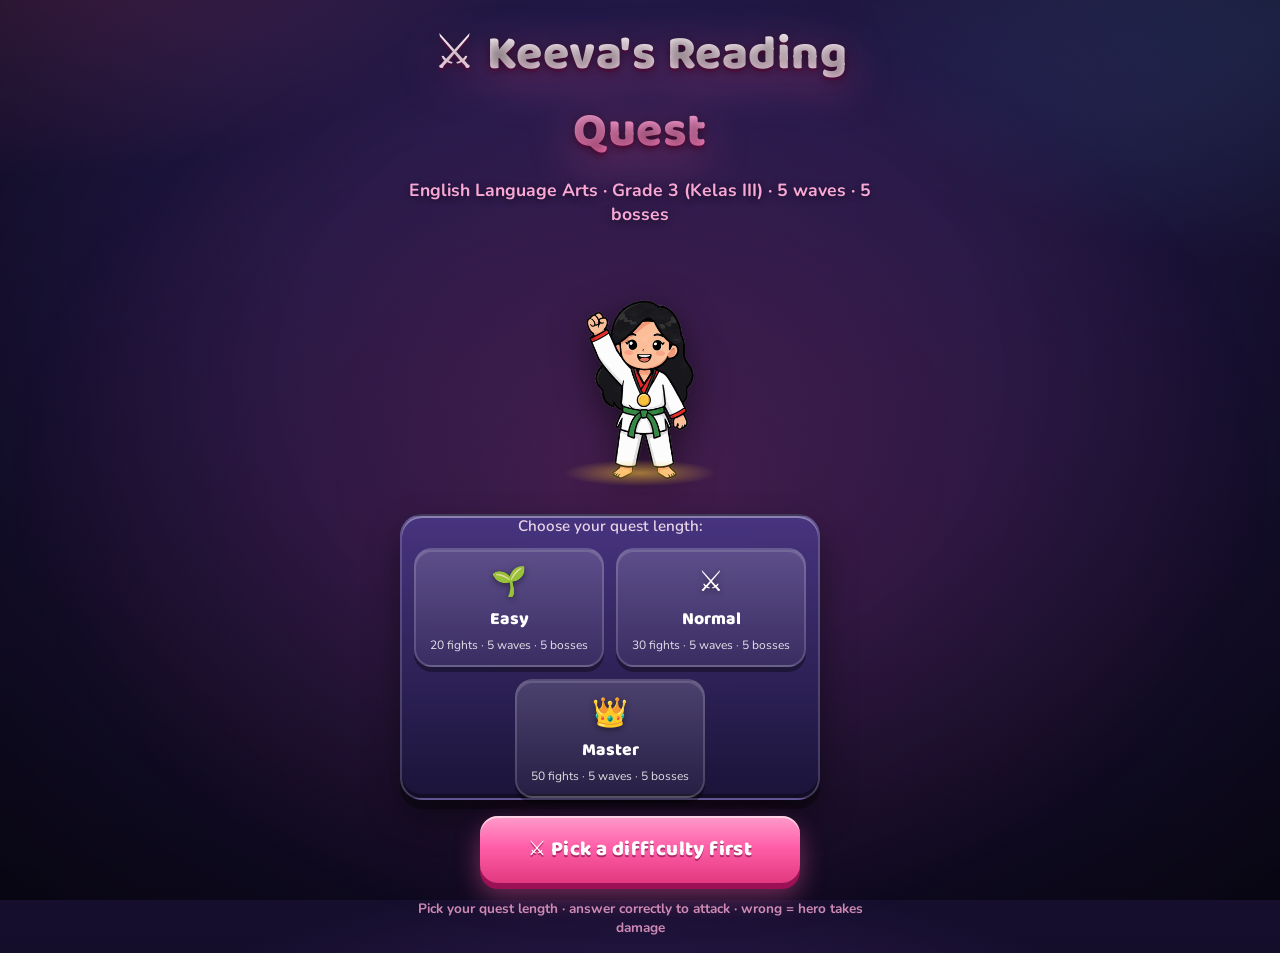
==== commit 0df7d184: "Swap content: Pancasila -> Grade 3 English Language Arts (HMH Into Reading) Source: Adobe Scan Sep 1" ====
--- a/game.html
+++ b/game.html
@@ -3,7 +3,7 @@
 <head>
   <meta charset="UTF-8">
   <meta name="viewport" content="width=device-width, initial-scale=1.0">
-  <title>Keeva's Pancasila Quest</title>
+  <title>Keeva's Reading Quest</title>
   <link rel="stylesheet" href="game.css">
 </head>
 <body>
--- a/game.css
+++ b/game.css
@@ -886,6 +886,17 @@
 
 .game-subtitle { font-weight: 700; text-shadow: 0 2px 6px rgba(0, 0, 0, 0.5); }
 
+/* ── DESKTOP HUD WIDTH ALLOCATION ──────────────────────────────────────
+   The original `.hud` is `1fr 1fr 1fr`, which hands the left cluster only ~1/3 of the bar
+   while its content (hearts pill + skill pill) needs ~325px. The two pills then collided
+   and the 50/50 label got squeezed until the text clipped. Back when both pills were
+   transparent this went unnoticed; solid chips made it visible.
+   Size the side clusters to their content and let the centre take what's left. ── */
+.hud { grid-template-columns: auto 1fr auto; gap: 0.6rem; }
+.hud-left { gap: 0.7rem; }
+.hp-bar, .skill-bar, .btn-skill-use { flex-shrink: 0; }
+.btn-skill-use-label { white-space: nowrap; }
+
 /* ── CARDS: face + rim light + hard bottom edge + drop shadow ── */
 .question-area,
 .end-content,
@@ -948,6 +959,10 @@
 }
 
 .hp-hearts { gap: 3px; font-size: 1.05rem; }
+/* The ❤️ glyph ahead of the pip row is a full-colour emoji sitting next to five drawn
+   hearts, so the row reads as SIX lives when the player has five. The pips already say it. */
+.hp-icon { display: none; }
+.hp-bar, .skill-bar { min-height: 50px; }
 .hp-heart-full {
   color: #ff4d6d;
   filter: drop-shadow(0 1px 0 #6d0a25) drop-shadow(0 0 7px rgba(255, 77, 109, 0.65));
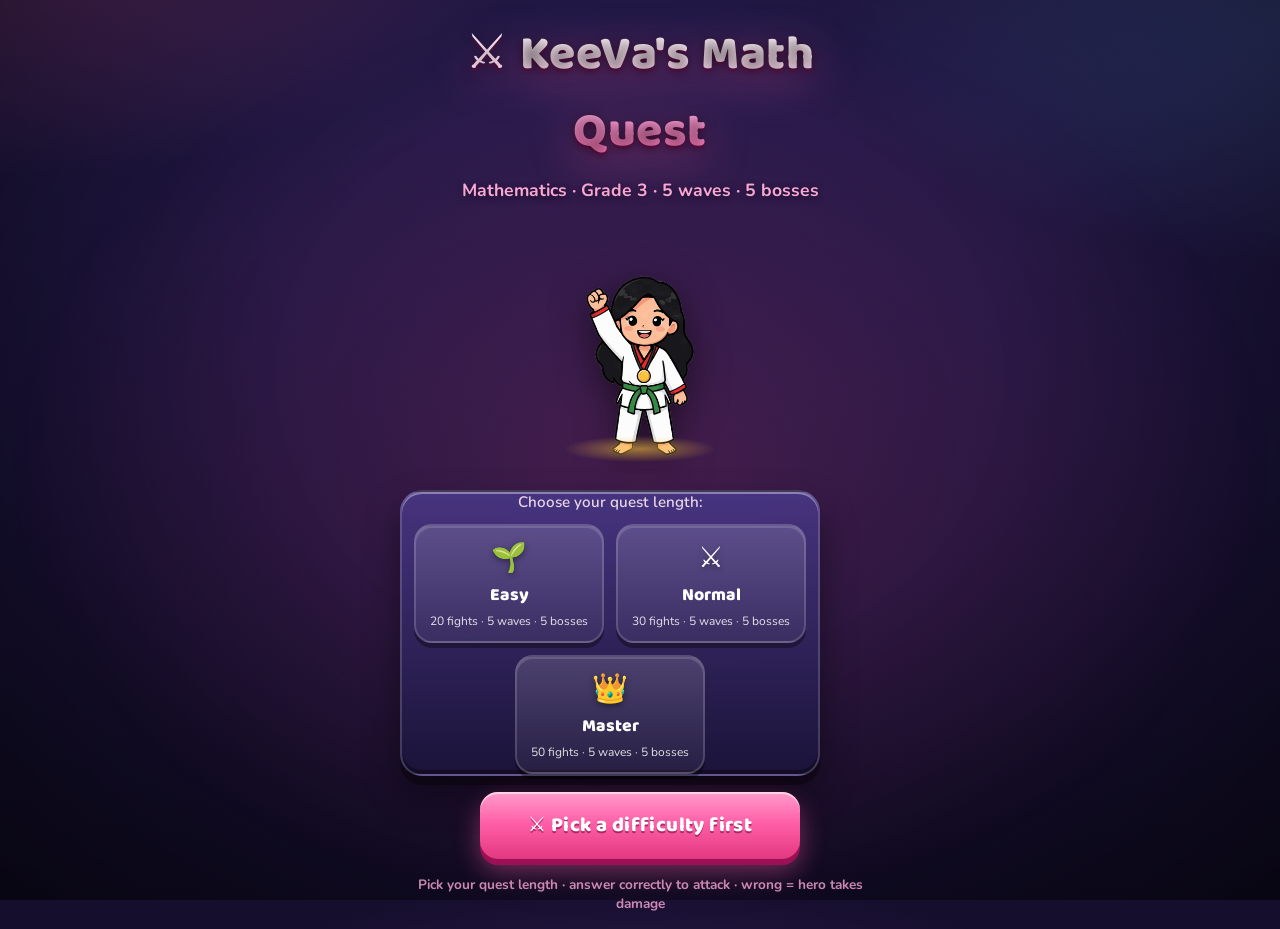
==== commit e15d1a28: "Math Grade 3: replace ELA bank with 321 questions from scanned workbook Source: Marshall Cavendish S" ====
--- a/game.html
+++ b/game.html
@@ -3,7 +3,7 @@
 <head>
   <meta charset="UTF-8">
   <meta name="viewport" content="width=device-width, initial-scale=1.0">
-  <title>Keeva's Reading Quest</title>
+  <title>KeeVa's Math Quest</title>
   <link rel="stylesheet" href="game.css">
 </head>
 <body>
@@ -12,7 +12,7 @@
     <div id="screen-landing" class="screen">
       <div class="landing-bg"></div>
       <div class="landing-content">
-        <h1 class="game-title">⚔️ Keeva's PAI Quest</h1>
+        <h1 class="game-title">⚔️ KeeVa's Math Quest</h1>
         <p class="game-subtitle" id="landing-subtitle">Loading…</p>
         <div class="character-portrait">
           <img id="character-img" src="" alt="character">
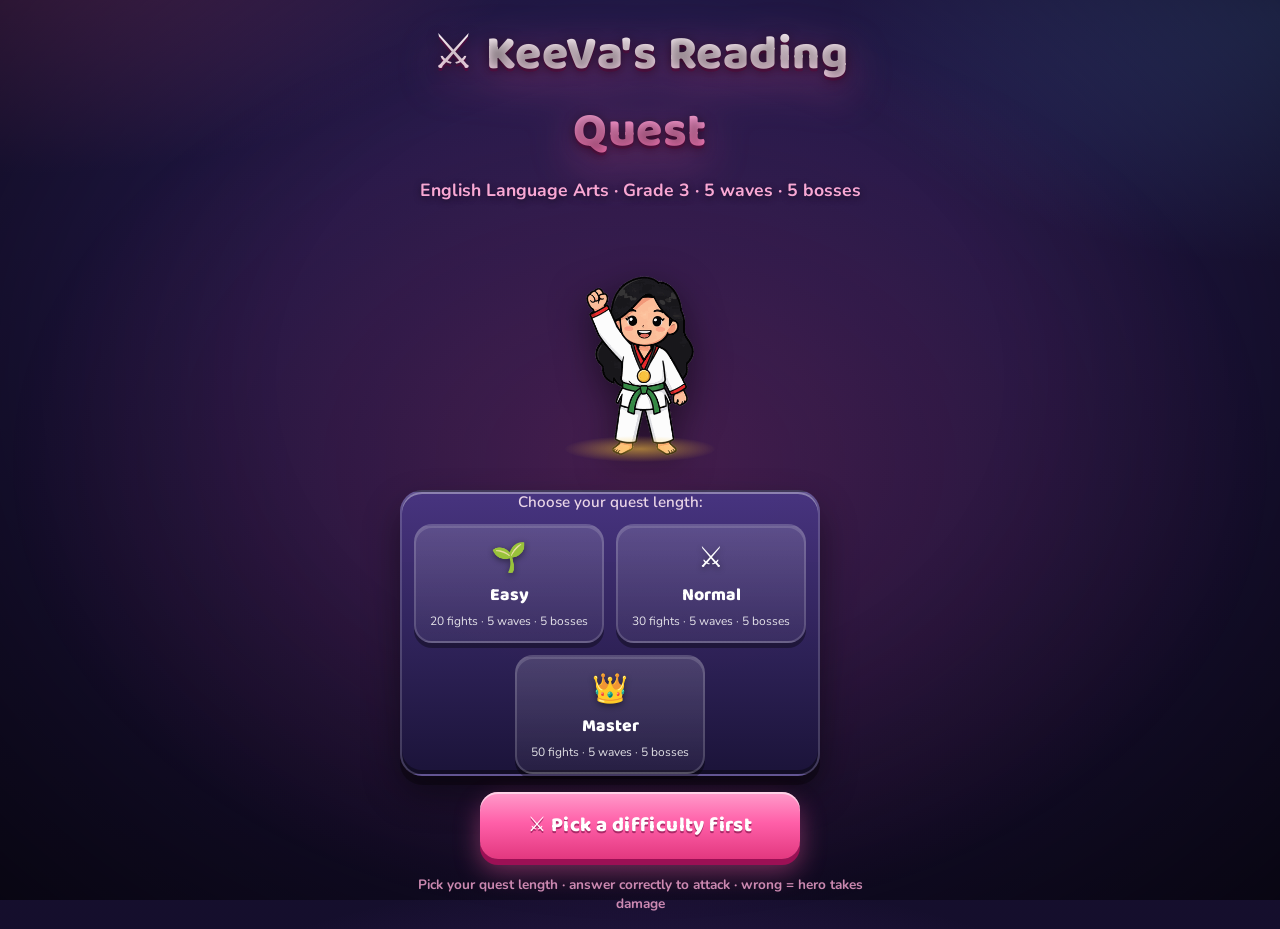
==== commit 60bc4e98: "Swap to Reading bank: 53 ELA questions (HMH Into Reading G3 Module 3 Wk3 + Module 4 Wk1, 13pp scan)" ====
--- a/game.html
+++ b/game.html
@@ -3,7 +3,7 @@
 <head>
   <meta charset="UTF-8">
   <meta name="viewport" content="width=device-width, initial-scale=1.0">
-  <title>KeeVa's Math Quest</title>
+  <title>KeeVa's Reading Quest</title>
   <link rel="stylesheet" href="game.css">
 </head>
 <body>
@@ -12,7 +12,7 @@
     <div id="screen-landing" class="screen">
       <div class="landing-bg"></div>
       <div class="landing-content">
-        <h1 class="game-title">⚔️ KeeVa's Math Quest</h1>
+        <h1 class="game-title">⚔️ KeeVa's Reading Quest</h1>
         <p class="game-subtitle" id="landing-subtitle">Loading…</p>
         <div class="character-portrait">
           <img id="character-img" src="" alt="character">
